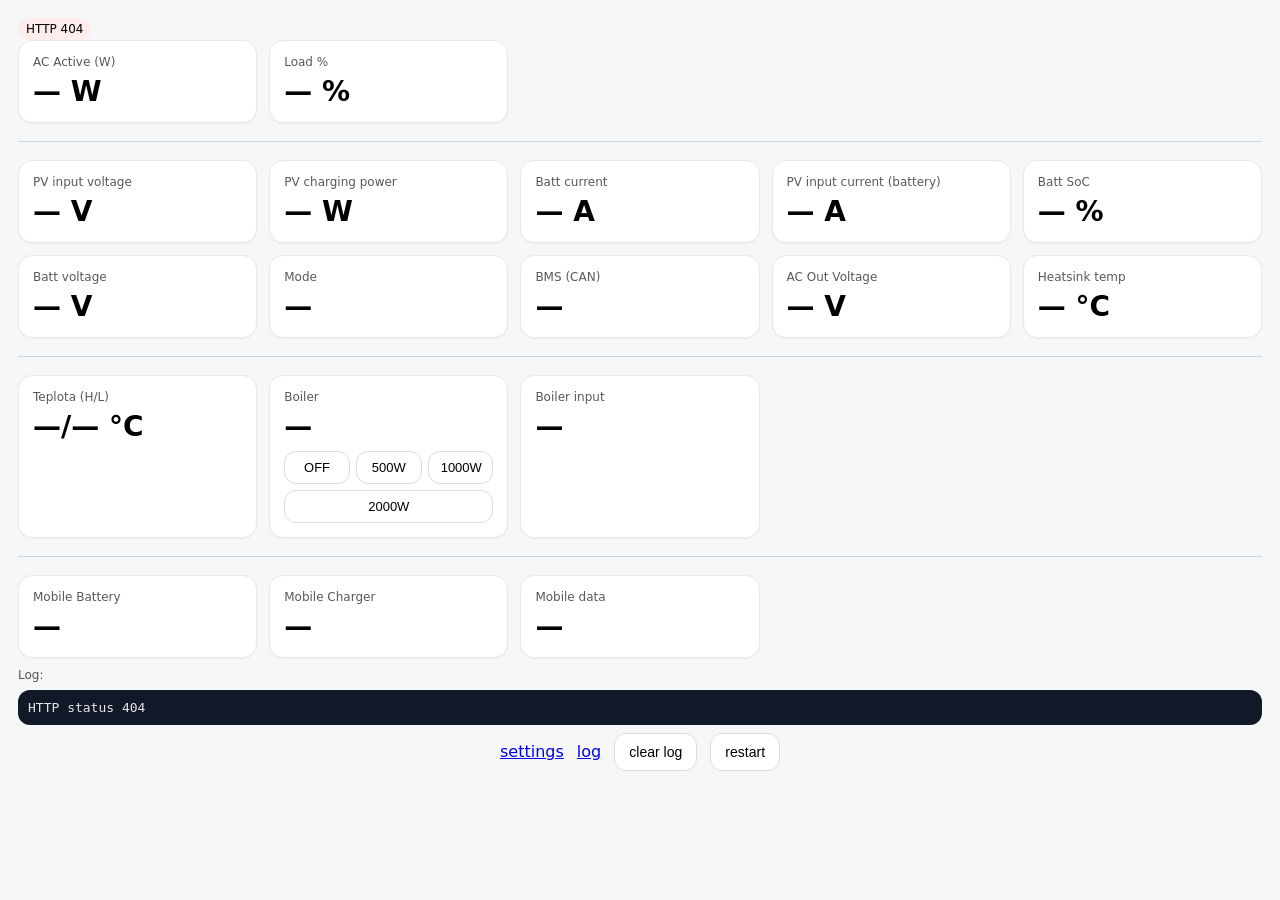
==== data/index.html @ e61f0a34 "Store the CAN link in InfluxDB (data spec commit 2) Tier B: chajda-battery-can on the metrics grid, " ====
<!doctype html>
<html>
<head>
  <meta charset="utf-8">
  <meta name="viewport" content="width=device-width, initial-scale=1">
  <title>Inverter</title>
  <link rel="stylesheet" href="./style.css">
</head>
<body>
  <div class="row">
    <span id="conn" class="pill">connecting…</span>
  </div>

  <div class="grid">
    <div class="card"><div class="k">AC Active (W)</div><div class="v"><span id="ac_active_w">—</span> W</div></div>
    <div class="card"><div class="k">Load %</div><div class="v"><span id="load_percent">—</span> %</div></div>
    <div class="sep"></div>
    <div class="card"><div class="k">PV input voltage</div><div class="v"><span id="pv_input_voltage">—</span> V</div></div>
    <div class="card"><div class="k">PV charging power</div><div class="v"><span id="pv_charging_power">—</span> W</div></div>
    <div class="card"><div class="k">Batt current</div><div class="v"><span id="batt_current">—</span> A</div></div>
    <div class="card"><div class="k">PV input current (battery)</div><div class="v"><span id="pv_input_current_batt">—</span> A</div></div>
    <div class="card"><div class="k">Batt SoC</div><div class="v"><span id="batt_soc">—</span> %</div></div>
    <div class="card"><div class="k">Batt voltage</div><div class="v"><span id="batt_voltage">—</span> V</div></div>
    <div class="card"><div class="k">Mode</div><div class="v"><span id="batt_mode">—</span></div></div>
    <div class="card" id="bms_card"><div class="k">BMS (CAN)</div><div class="v"><span id="bms_v">—</span></div></div>
    <div class="card"><div class="k">AC Out Voltage</div><div class="v"><span id="ac_out_voltage">—</span> V</div></div>
    <div class="card"><div class="k">Heatsink temp</div><div class="v"><span id="heatsink_temp">—</span> °C</div></div>
    <div class="sep"></div>
    <div class="card"><div class="k">Teplota (H/L)</div><div class="v"><span id="tempH">—</span>/<span id="tempL">—</span> °C</div></div>
    <div class="card"><div class="k">Boiler</div><div class="v"><span id="boiler_status">—</span></div><div class="btn-group" style="margin-top:8px;display:flex;gap:6px;flex-wrap:wrap;"><button class="boiler-btn" onclick="setBoiler(0)">OFF</button><button class="boiler-btn" onclick="setBoiler(1)">500W</button><button class="boiler-btn" onclick="setBoiler(2)">1000W</button><button class="boiler-btn" onclick="setBoiler(3)">2000W</button></div></div>
    <div class="card"><div class="k">Boiler input</div><div class="v"><span id="boiler_on">—</span></div></div>
    <div class="sep"></div>
    <div class="card" id="phone_battery_card"><div class="k">Mobile Battery</div><div class="v multiline"><span id="phone_battery_v">—</span><span class="stale-suffix" id="phone_battery_stale"></span></div></div>
    <div class="card"><div class="k">Mobile Charger</div><div class="v"><span id="charger_status">—</span></div></div>
    <div class="card" id="phone_rmnet_card"><div class="k">Mobile data</div><div class="v"><span id="phone_rmnet_v">—</span><span class="stale-suffix" id="phone_rmnet_stale"></span></div></div>
  </div>

    <div class="muted" style="margin-top:10px;">Log:</div>
    <pre id="log">—</pre>
  </div>

  <script src="./app.js" defer></script>
  <div style="margin-top:8px; text-align:center;"><a href="/settings.html">settings</a> <a href="/app.log" style="margin-left:8px;">log</a> <button onclick="clearLog()" style="margin-left:8px;">clear log</button> <button onclick="restartDevice()" style="margin-left:8px;">restart</button></div>
</body>
</html>
---- data/style.css ----
body{font-family:system-ui,sans-serif;margin:0;padding:18px;background:#f6f7f9;}
.grid{display:grid;grid-template-columns:repeat(auto-fit,minmax(220px,1fr));gap:12px;}
.sep{grid-column:1 / -1;height:1px;background:#cbd5e1;margin:6px 0;}
.card{background:#fff;border:1px solid #e6e8ee;border-radius:14px;padding:14px;box-shadow:0 1px 2px rgba(0,0,0,.04);}
.k{font-size:12px;opacity:.65;}
.v{font-size:28px;font-weight:650;margin-top:6px;}
.row{display:flex;justify-content:space-between;gap:10px;align-items:center;}
.pill{font-size:12px;padding:4px 8px;border-radius:999px;background:#eef2ff;}
.err{background:#ffecec;}
.ok{background:#eaffea;}
button{padding:10px 14px;font-size:14px;border-radius:12px;border:1px solid #ddd;background:#fff;cursor:pointer;}
.boiler-btn{padding:8px 12px;font-size:13px;flex:1;min-width:50px;}
input[type="range"]{width:100%;}
input[type="range"].modified{accent-color:#ef4444;box-shadow:0 0 0 6px rgba(239,68,68,0.08);}
input[type="range"].modified:focus{box-shadow:0 0 0 8px rgba(239,68,68,0.12);}
pre{background:#111827;color:#e5e7eb;padding:10px;border-radius:12px;overflow:auto;margin:8px 0 0;}
.muted{opacity:.65;font-size:12px;}
.card.stale .v{color:#9ca3af;}
.v.multiline{white-space:pre-line;}
.stale-suffix{color:#6b7280;font-size:14px;font-weight:400;margin-left:8px;}
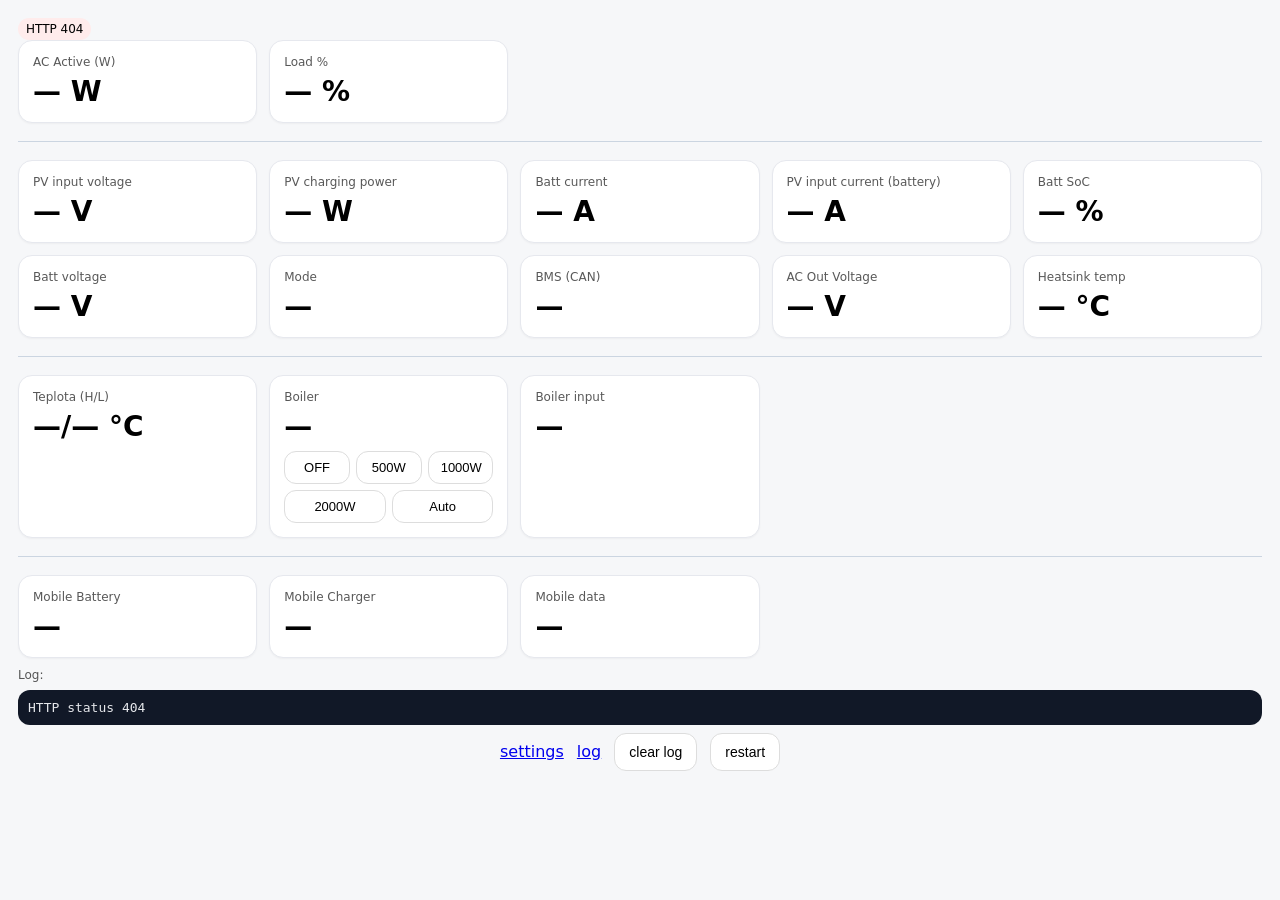
==== commit c55d3477: "Hold the boiler at a commanded power with a Manual mode The boiler buttons set a target that autoReg" ====
--- a/data/index.html
+++ b/data/index.html
@@ -27,7 +27,7 @@
     <div class="card"><div class="k">Heatsink temp</div><div class="v"><span id="heatsink_temp">—</span> °C</div></div>
     <div class="sep"></div>
     <div class="card"><div class="k">Teplota (H/L)</div><div class="v"><span id="tempH">—</span>/<span id="tempL">—</span> °C</div></div>
-    <div class="card"><div class="k">Boiler</div><div class="v"><span id="boiler_status">—</span></div><div class="btn-group" style="margin-top:8px;display:flex;gap:6px;flex-wrap:wrap;"><button class="boiler-btn" onclick="setBoiler(0)">OFF</button><button class="boiler-btn" onclick="setBoiler(1)">500W</button><button class="boiler-btn" onclick="setBoiler(2)">1000W</button><button class="boiler-btn" onclick="setBoiler(3)">2000W</button></div></div>
+    <div class="card"><div class="k">Boiler</div><div class="v"><span id="boiler_status">—</span></div><div class="btn-group" style="margin-top:8px;display:flex;gap:6px;flex-wrap:wrap;"><button class="boiler-btn" onclick="setBoiler(0)">OFF</button><button class="boiler-btn" onclick="setBoiler(1)">500W</button><button class="boiler-btn" onclick="setBoiler(2)">1000W</button><button class="boiler-btn" onclick="setBoiler(3)">2000W</button><button id="boiler_mode_btn" class="mode-btn" onclick="toggleBoilerManual()" title="Manual holds the selected power; Auto regulates it from PV surplus and battery discharge">Auto</button></div></div>
     <div class="card"><div class="k">Boiler input</div><div class="v"><span id="boiler_on">—</span></div></div>
     <div class="sep"></div>
     <div class="card" id="phone_battery_card"><div class="k">Mobile Battery</div><div class="v multiline"><span id="phone_battery_v">—</span><span class="stale-suffix" id="phone_battery_stale"></span></div></div>
--- a/data/style.css
+++ b/data/style.css
@@ -10,6 +10,8 @@
 .ok{background:#eaffea;}
 button{padding:10px 14px;font-size:14px;border-radius:12px;border:1px solid #ddd;background:#fff;cursor:pointer;}
 .boiler-btn{padding:8px 12px;font-size:13px;flex:1;min-width:50px;}
+.mode-btn{padding:8px 12px;font-size:13px;flex:1;min-width:60px;}
+.mode-btn.manual{background:#fef3c7;border-color:#f59e0b;font-weight:700;}
 input[type="range"]{width:100%;}
 input[type="range"].modified{accent-color:#ef4444;box-shadow:0 0 0 6px rgba(239,68,68,0.08);}
 input[type="range"].modified:focus{box-shadow:0 0 0 8px rgba(239,68,68,0.12);}
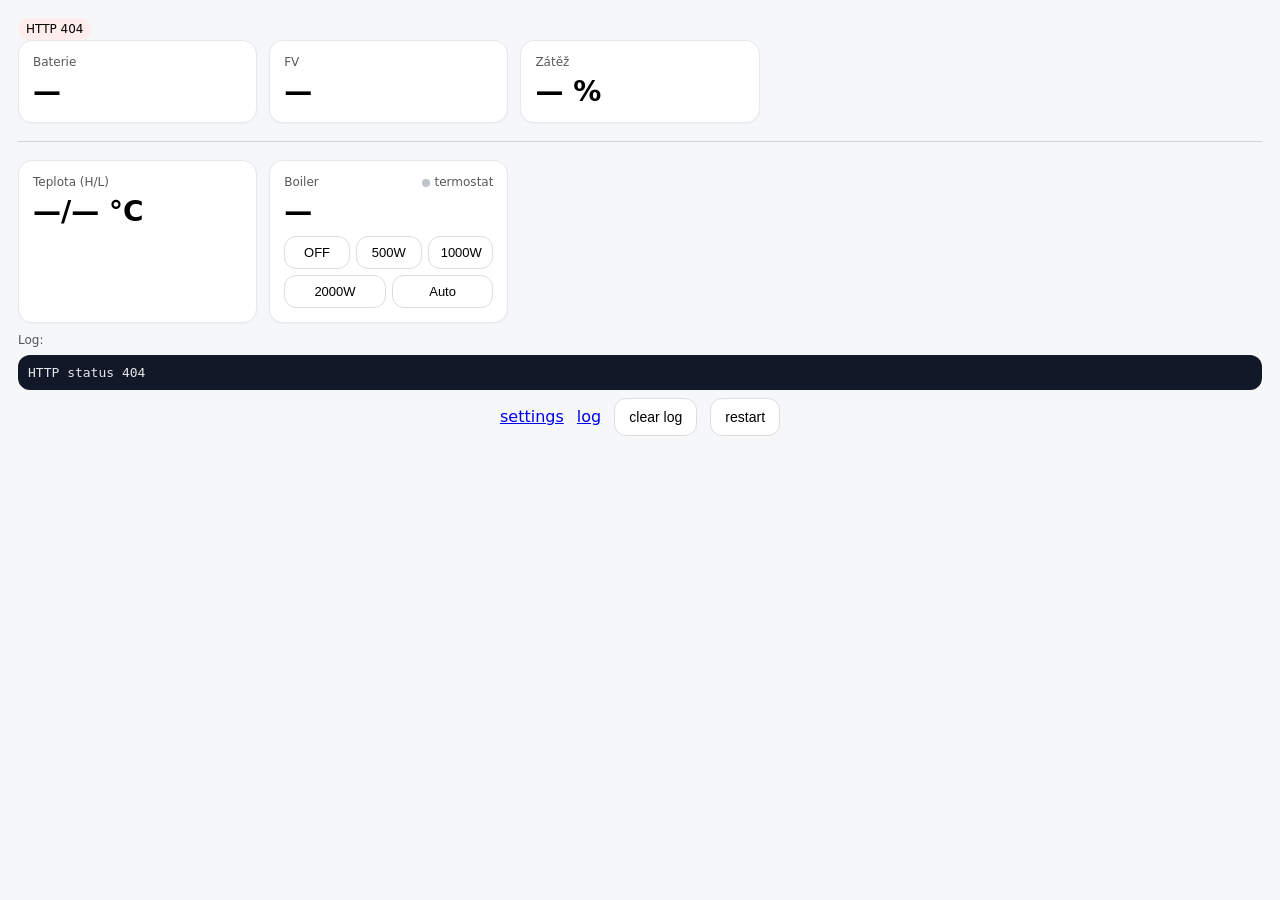
==== commit 5244bcd9: "Trim the main page to the summary tiles that matter day to day New "Baterie" tile shows SoC with the" ====
--- a/data/index.html
+++ b/data/index.html
@@ -8,31 +8,16 @@
 </head>
 <body>
   <div class="row">
-    <span id="conn" class="pill">connecting…</span>
+    <span id="conn" class="pill err" hidden></span>
   </div>
 
   <div class="grid">
-    <div class="card"><div class="k">AC Active (W)</div><div class="v"><span id="ac_active_w">—</span> W</div></div>
-    <div class="card"><div class="k">Load %</div><div class="v"><span id="load_percent">—</span> %</div></div>
-    <div class="sep"></div>
-    <div class="card"><div class="k">PV input voltage</div><div class="v"><span id="pv_input_voltage">—</span> V</div></div>
-    <div class="card"><div class="k">PV charging power</div><div class="v"><span id="pv_charging_power">—</span> W</div></div>
-    <div class="card"><div class="k">Batt current</div><div class="v"><span id="batt_current">—</span> A</div></div>
-    <div class="card"><div class="k">PV input current (battery)</div><div class="v"><span id="pv_input_current_batt">—</span> A</div></div>
-    <div class="card"><div class="k">Batt SoC</div><div class="v"><span id="batt_soc">—</span> %</div></div>
-    <div class="card"><div class="k">Batt voltage</div><div class="v"><span id="batt_voltage">—</span> V</div></div>
-    <div class="card"><div class="k">Mode</div><div class="v"><span id="batt_mode">—</span></div></div>
-    <div class="card" id="bms_card"><div class="k">BMS (CAN)</div><div class="v"><span id="bms_v">—</span></div></div>
-    <div class="card"><div class="k">AC Out Voltage</div><div class="v"><span id="ac_out_voltage">—</span> V</div></div>
-    <div class="card"><div class="k">Heatsink temp</div><div class="v"><span id="heatsink_temp">—</span> °C</div></div>
+    <div class="card"><div class="k">Baterie</div><div class="v split"><span id="batt_soc_v">—</span><span id="batt_power_v"></span></div></div>
+    <div class="card"><div class="k">FV</div><div class="v"><span id="pv_power">—</span></div></div>
+    <div class="card"><div class="k">Zátěž</div><div class="v"><span id="load_percent">—</span> %</div></div>
     <div class="sep"></div>
     <div class="card"><div class="k">Teplota (H/L)</div><div class="v"><span id="tempH">—</span>/<span id="tempL">—</span> °C</div></div>
-    <div class="card"><div class="k">Boiler</div><div class="v"><span id="boiler_status">—</span></div><div class="btn-group" style="margin-top:8px;display:flex;gap:6px;flex-wrap:wrap;"><button class="boiler-btn" onclick="setBoiler(0)">OFF</button><button class="boiler-btn" onclick="setBoiler(1)">500W</button><button class="boiler-btn" onclick="setBoiler(2)">1000W</button><button class="boiler-btn" onclick="setBoiler(3)">2000W</button><button id="boiler_mode_btn" class="mode-btn" onclick="toggleBoilerManual()" title="Manual holds the selected power; Auto regulates it from PV surplus and battery discharge">Auto</button></div></div>
-    <div class="card"><div class="k">Boiler input</div><div class="v"><span id="boiler_on">—</span></div></div>
-    <div class="sep"></div>
-    <div class="card" id="phone_battery_card"><div class="k">Mobile Battery</div><div class="v multiline"><span id="phone_battery_v">—</span><span class="stale-suffix" id="phone_battery_stale"></span></div></div>
-    <div class="card"><div class="k">Mobile Charger</div><div class="v"><span id="charger_status">—</span></div></div>
-    <div class="card" id="phone_rmnet_card"><div class="k">Mobile data</div><div class="v"><span id="phone_rmnet_v">—</span><span class="stale-suffix" id="phone_rmnet_stale"></span></div></div>
+    <div class="card" id="boiler_card"><div class="k split"><span>Boiler</span><span id="boiler_thermo" class="thermo">termostat</span></div><div class="v"><span id="boiler_status">—</span></div><div class="btn-group" style="margin-top:8px;display:flex;gap:6px;flex-wrap:wrap;"><button class="boiler-btn" onclick="setBoiler(0)">OFF</button><button class="boiler-btn" onclick="setBoiler(1)">500W</button><button class="boiler-btn" onclick="setBoiler(2)">1000W</button><button class="boiler-btn" onclick="setBoiler(3)">2000W</button><button id="boiler_mode_btn" class="mode-btn" onclick="toggleBoilerManual()" title="Manual holds the selected power; Auto regulates it from PV surplus and battery discharge">Auto</button></div></div>
   </div>
 
     <div class="muted" style="margin-top:10px;">Log:</div>
--- a/data/style.css
+++ b/data/style.css
@@ -18,5 +18,7 @@
 pre{background:#111827;color:#e5e7eb;padding:10px;border-radius:12px;overflow:auto;margin:8px 0 0;}
 .muted{opacity:.65;font-size:12px;}
 .card.stale .v{color:#9ca3af;}
-.v.multiline{white-space:pre-line;}
-.stale-suffix{color:#6b7280;font-size:14px;font-weight:400;margin-left:8px;}
+.v.split{display:flex;justify-content:space-between;gap:12px;}
+.k.split{display:flex;justify-content:space-between;gap:8px;}
+.thermo::before{content:"";display:inline-block;width:8px;height:8px;border-radius:50%;background:#9ca3af;margin-right:5px;vertical-align:middle;}
+.thermo.on::before{background:#22c55e;}
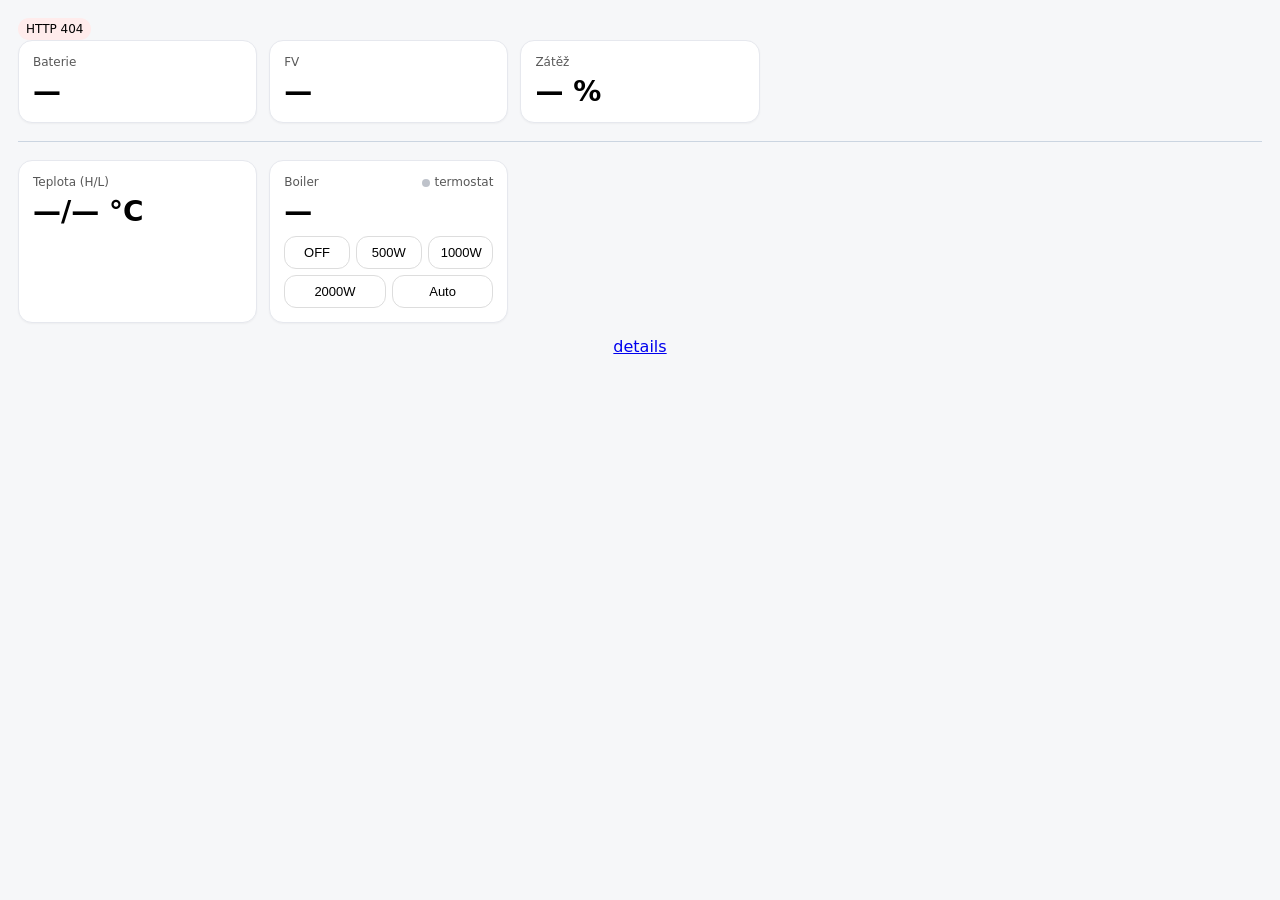
==== commit 6e27c0ac: "Add a details page mirroring the Grafana panels, trim /status to the main page The main page's /stat" ====
--- a/data/index.html
+++ b/data/index.html
@@ -20,11 +20,7 @@
     <div class="card" id="boiler_card"><div class="k split"><span>Boiler</span><span id="boiler_thermo" class="thermo">termostat</span></div><div class="v"><span id="boiler_status">—</span></div><div class="btn-group" style="margin-top:8px;display:flex;gap:6px;flex-wrap:wrap;"><button class="boiler-btn" onclick="setBoiler(0)">OFF</button><button class="boiler-btn" onclick="setBoiler(1)">500W</button><button class="boiler-btn" onclick="setBoiler(2)">1000W</button><button class="boiler-btn" onclick="setBoiler(3)">2000W</button><button id="boiler_mode_btn" class="mode-btn" onclick="toggleBoilerManual()" title="Manual holds the selected power; Auto regulates it from PV surplus and battery discharge">Auto</button></div></div>
   </div>
 
-    <div class="muted" style="margin-top:10px;">Log:</div>
-    <pre id="log">—</pre>
-  </div>
-
   <script src="./app.js" defer></script>
-  <div style="margin-top:8px; text-align:center;"><a href="/settings.html">settings</a> <a href="/app.log" style="margin-left:8px;">log</a> <button onclick="clearLog()" style="margin-left:8px;">clear log</button> <button onclick="restartDevice()" style="margin-left:8px;">restart</button></div>
+  <div style="margin-top:14px; text-align:center;"><a href="/details.html">details</a></div>
 </body>
 </html>
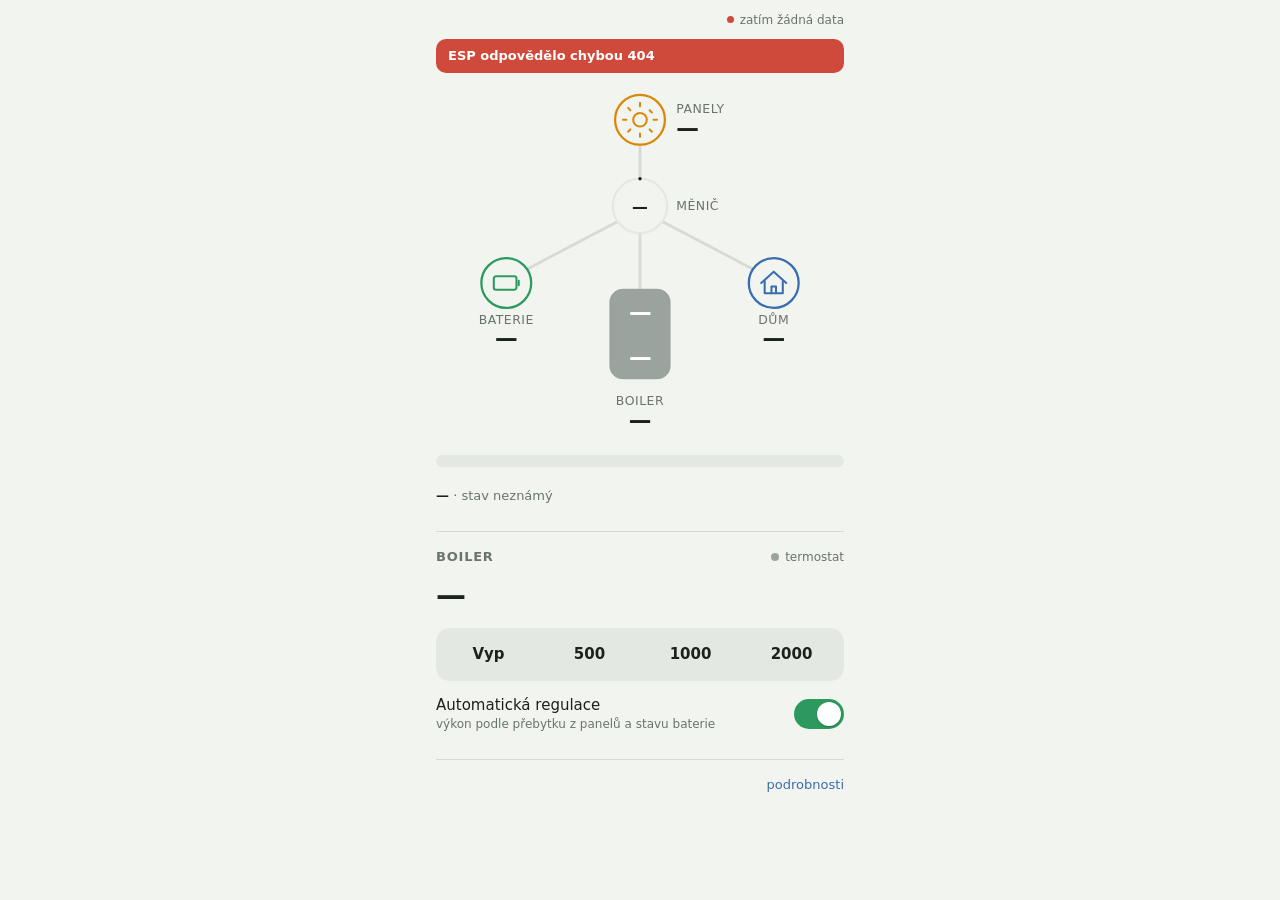
==== commit 6ea33662: "Redesign the main page as an energy-flow diagram for the phone Replace the summary tiles with a sing" ====
--- a/data/index.html
+++ b/data/index.html
@@ -1,26 +1,204 @@
 <!doctype html>
-<html>
+<html lang="cs">
 <head>
   <meta charset="utf-8">
-  <meta name="viewport" content="width=device-width, initial-scale=1">
+  <meta name="viewport" content="width=device-width, initial-scale=1, viewport-fit=cover">
+  <meta name="color-scheme" content="light dark">
   <title>Inverter</title>
-  <link rel="stylesheet" href="./style.css">
+  <style>
+    :root{
+      --bg:#f2f4f0; --ink:#1b221e; --muted:#6a746e; --line:#d6dbd6; --seg:#e4e8e3;
+      --pv:#d9890a; --bat:#2c9a5f; --bat-lo:#d9890a; --bat-crit:#cf4a3a; --house:#3a6db0; --heat:#d9542b; --idle:#9aa39d;
+      --ok:#2c9a5f; --err:#cf4a3a;
+    }
+    @media (prefers-color-scheme: dark){
+      :root{
+        --bg:#131917; --ink:#e7ebe8; --muted:#8e988f; --line:#2a332e; --seg:#1f2824;
+        --pv:#f0a627; --bat:#43b878; --bat-lo:#f0a627; --bat-crit:#e5695a; --house:#6f9ad8; --heat:#ef7a55; --idle:#5d675f;
+        --ok:#43b878; --err:#e5695a;
+      }
+    }
+    *{box-sizing:border-box}
+    body{margin:0;background:var(--bg);color:var(--ink);font:15px/1.4 system-ui,-apple-system,"Segoe UI",Roboto,sans-serif;-webkit-text-size-adjust:100%}
+    .wrap{max-width:440px;margin:0 auto;padding:calc(12px + env(safe-area-inset-top,0px)) 16px calc(28px + env(safe-area-inset-bottom,0px))}
+    .num{font-variant-numeric:tabular-nums}
+
+    /* header: data age with a status dot, error banner only when something is wrong */
+    header{display:flex;justify-content:flex-end}
+    header .age{font-size:12px;color:var(--muted)}
+    header .age::before{content:"";display:inline-block;width:7px;height:7px;border-radius:50%;background:var(--err);margin-right:6px;vertical-align:1px}
+    .banner{margin-top:10px;padding:8px 12px;border-radius:10px;background:var(--err);color:#fff;font-size:13px;font-weight:600}
+
+    /* energy flow diagram */
+    .flow{display:block;width:100%;height:auto;margin:6px 0 0}
+    .flow text{font-family:inherit;fill:var(--ink)}
+    .flow .lbl{font-size:11px;fill:var(--muted);letter-spacing:.04em;text-transform:uppercase}
+    .flow .val{font-size:20px;font-weight:700;font-variant-numeric:tabular-nums}
+    .flow .val.heat{fill:var(--heat)}
+    .flow .temp{font-size:20px;font-weight:700;font-variant-numeric:tabular-nums;letter-spacing:-.02em;fill:#fff}
+    .flow .pct{font-size:14px;font-weight:700;font-variant-numeric:tabular-nums}
+    .flow .node{fill:var(--bg);stroke-width:2}
+    .flow .icon{fill:none;stroke-width:1.8;stroke-linecap:round;stroke-linejoin:round}
+    .flow .wire{fill:none;stroke:var(--line);stroke-width:2.5;stroke-linecap:round}
+    .flow .cur{fill:none;stroke-width:2.5;stroke-linecap:round;stroke-dasharray:4 9;opacity:0}
+    .flow .cur.on{opacity:1;animation:run 1.1s linear infinite}
+    .flow .cur.on.rev{animation-direction:reverse}
+    @keyframes run{to{stroke-dashoffset:-13}}
+    @media (prefers-reduced-motion: reduce){.flow .cur.on{animation:none;stroke-dasharray:none;opacity:.9}}
+    .stale .flow .val,.stale .flow .pct,.stale .flow .cur,.stale #inv_arc{opacity:.35}
+    .stale .flow .cur.on{animation:none}
+
+    /* battery bar with the SoC guard threshold */
+    .batt{margin-top:18px}
+    .bar{position:relative;height:12px;border-radius:999px;background:var(--seg)}
+    .bar .fill{height:100%;border-radius:999px;background:var(--bat);transition:width .6s}
+    .bar .fill.lo{background:var(--bat-lo)}
+    .bar .fill.crit{background:var(--bat-crit)}
+    .bar .guard{position:absolute;top:-5px;bottom:-5px;left:15%;width:2px;background:var(--ink);opacity:.5;border-radius:1px}
+    .bar .guard span{position:absolute;top:100%;left:-4px;margin-top:3px;font-size:10px;color:var(--muted);white-space:nowrap;letter-spacing:.02em}
+    .battrow{display:flex;justify-content:space-between;align-items:baseline;margin-top:20px;font-size:13px;color:var(--muted)}
+    .battrow b{color:var(--ink);font-weight:600}
+
+    /* sections */
+    .sec{margin-top:26px;padding-top:16px;border-top:1px solid var(--line)}
+    .sechead{display:flex;justify-content:space-between;align-items:baseline;gap:10px}
+    .sechead h2{margin:0;font-size:13px;font-weight:600;color:var(--muted);letter-spacing:.06em;text-transform:uppercase}
+    .thermo{font-size:12px;color:var(--muted)}
+    .thermo::before{content:"";display:inline-block;width:8px;height:8px;border-radius:50%;background:var(--idle);margin-right:6px}
+    .thermo.on::before{background:var(--ok)}
+    .boilstate{display:flex;align-items:baseline;gap:10px;margin:8px 0 12px}
+    .boilstate .big{font-size:30px;font-weight:700;letter-spacing:-.01em}
+    .boilstate .big.heat{color:var(--heat)}
+    .boilstate .big.fault{background:var(--err);color:#fff;padding:0 10px;border-radius:8px;font-size:22px}
+    .boilstate .note{font-size:13px;color:var(--muted)}
+
+    .segs{display:grid;grid-template-columns:repeat(4,1fr);gap:4px;padding:4px;border-radius:14px;background:var(--seg)}
+    .segs button{font:inherit;font-weight:600;font-size:15px;padding:12px 0;border:0;border-radius:10px;background:transparent;color:var(--ink);cursor:pointer;font-variant-numeric:tabular-nums}
+    .segs button[aria-pressed="true"]{background:var(--bg);box-shadow:0 1px 2px rgba(0,0,0,.12)}
+    .segs button[aria-pressed="true"].heat{color:var(--heat)}
+    .segs button:disabled{opacity:.35;cursor:not-allowed}
+    .segs button:focus-visible,.sw:focus-visible{outline:2px solid var(--house);outline-offset:2px}
+
+    .moderow{display:flex;justify-content:space-between;align-items:center;margin-top:14px;gap:12px}
+    .moderow .t{font-size:15px}
+    .moderow .d{font-size:12px;color:var(--muted)}
+    .sw{position:relative;width:50px;height:30px;border-radius:999px;border:0;background:var(--idle);cursor:pointer;flex:none;transition:background .2s}
+    .sw::after{content:"";position:absolute;top:3px;left:3px;width:24px;height:24px;border-radius:50%;background:#fff;transition:left .2s;box-shadow:0 1px 2px rgba(0,0,0,.25)}
+    .sw[aria-checked="true"]{background:var(--ok)}
+    .sw[aria-checked="true"]::after{left:23px}
+    .manualwarn{margin-top:8px;font-size:12px;color:var(--heat)}
+
+    /* footer strip */
+    .foot{display:flex;justify-content:flex-end;font-size:13px}
+    .foot a{color:var(--house);text-decoration:none}
+    .foot a:hover{text-decoration:underline}
+    [hidden]{display:none!important}
+  </style>
 </head>
 <body>
-  <div class="row">
-    <span id="conn" class="pill err" hidden></span>
+<div class="wrap" id="app">
+  <header>
+    <span class="age num" id="age" hidden></span>
+  </header>
+  <div class="banner" id="banner" hidden></div>
+
+  <svg class="flow" viewBox="0 0 360 316" role="img" aria-label="Tok energie mezi panely, baterií, domem a boilerem">
+    <defs>
+      <linearGradient id="tank" x1="0" y1="0" x2="0" y2="1">
+        <stop id="g_top" offset="0" stop-color="#9aa39d"/>
+        <stop id="g_bot" offset="1" stop-color="#9aa39d"/>
+      </linearGradient>
+    </defs>
+    <!-- wires: grey track plus a coloured dashed overlay that runs while power flows -->
+    <path class="wire" d="M180 58 L180 88"/>
+    <path class="wire" d="M160 126 L76 170"/>
+    <path class="wire" d="M200 126 L284 170"/>
+    <path class="wire" d="M180 136 L180 186"/>
+    <path class="cur" id="c_pv" d="M180 58 L180 88" style="stroke:var(--pv)"/>
+    <path class="cur" id="c_bat" d="M160 126 L76 170" style="stroke:var(--bat)"/>
+    <path class="cur" id="c_home" d="M200 126 L284 170" style="stroke:var(--house)"/>
+    <path class="cur" id="c_boil" d="M180 136 L180 186" style="stroke:var(--heat)"/>
+
+    <!-- inverter: ring gauge of the load percentage -->
+    <circle class="node" cx="180" cy="112" r="24" style="stroke:var(--seg)"/>
+    <circle id="inv_arc" cx="180" cy="112" r="24" fill="none" stroke="var(--ink)" stroke-width="3" stroke-linecap="round" transform="rotate(-90 180 112)" stroke-dasharray="0 150.8"/>
+    <text class="pct" x="180" y="117" text-anchor="middle" id="v_lp">—</text>
+    <text class="lbl" x="212" y="116">měnič</text>
+
+    <!-- PV -->
+    <circle class="node" cx="180" cy="36" r="22" style="stroke:var(--pv)"/>
+    <g class="icon" style="stroke:var(--pv)" transform="translate(180 36)">
+      <circle r="6"/>
+      <path d="M0 -12v-3M0 12v3M-12 0h-3M12 0h3M-8.5 -8.5l-2 -2M8.5 8.5l2 2M-8.5 8.5l-2 2M8.5 -8.5l2 2"/>
+    </g>
+    <text class="lbl" x="212" y="30">panely</text>
+    <text class="val" x="212" y="50" id="v_pv">—</text>
+
+    <!-- battery -->
+    <circle class="node" cx="62" cy="180" r="22" style="stroke:var(--bat)"/>
+    <g class="icon" style="stroke:var(--bat)" transform="translate(62 180)">
+      <rect x="-11" y="-6" width="20" height="12" rx="2"/>
+      <path d="M11 -2v4"/>
+      <rect id="i_batfill" x="-8" y="-3" width="0" height="6" rx="1" style="fill:var(--bat);stroke:none"/>
+    </g>
+    <text class="lbl" x="62" y="216" text-anchor="middle">baterie</text>
+    <text class="val" x="62" y="236" text-anchor="middle" id="v_bat">—</text>
+
+    <!-- house: total AC output of the inverter -->
+    <circle class="node" cx="298" cy="180" r="22" style="stroke:var(--house)"/>
+    <g class="icon" style="stroke:var(--house)" transform="translate(298 180)">
+      <path d="M-11 0 L0 -10 L11 0"/>
+      <path d="M-8 -2v11h16v-11"/>
+      <path d="M-2 9v-6h4v6"/>
+    </g>
+    <text class="lbl" x="298" y="216" text-anchor="middle">dům</text>
+    <text class="val" x="298" y="236" text-anchor="middle" id="v_home">—</text>
+
+    <!-- boiler tank: top and bottom sensor stacked as in the real tank, fill colour follows temperature -->
+    <rect x="154" y="186" width="52" height="78" rx="11" style="fill:url(#tank)"/>
+    <rect class="node" id="tank_edge" x="154" y="186" width="52" height="78" rx="11" style="fill:none;stroke:var(--idle)"/>
+    <text class="temp" x="180" y="213" text-anchor="middle" id="t_h">—</text>
+    <text class="temp" x="180" y="252" text-anchor="middle" id="t_l">—</text>
+    <text class="lbl" x="180" y="288" text-anchor="middle">boiler</text>
+    <text class="val" x="180" y="308" text-anchor="middle" id="v_boil">—</text>
+  </svg>
+
+  <div class="batt">
+    <div class="bar"><div class="fill" id="b_fill" style="width:0%"></div><div class="guard" id="b_guard" hidden><span id="b_guard_lbl"></span></div></div>
+    <div class="battrow">
+      <span><b class="num" id="b_soc">—</b> · <span id="b_mode">stav neznámý</span></span>
+      <span class="num" id="b_volt"></span>
+    </div>
   </div>
 
-  <div class="grid">
-    <div class="card"><div class="k">Baterie</div><div class="v split"><span id="batt_soc_v">—</span><span id="batt_power_v"></span></div></div>
-    <div class="card"><div class="k">FV</div><div class="v"><span id="pv_power">—</span></div></div>
-    <div class="card"><div class="k">Zátěž</div><div class="v"><span id="load_percent">—</span> %</div></div>
-    <div class="sep"></div>
-    <div class="card"><div class="k">Teplota (H/L)</div><div class="v"><span id="tempH">—</span>/<span id="tempL">—</span> °C</div></div>
-    <div class="card" id="boiler_card"><div class="k split"><span>Boiler</span><span id="boiler_thermo" class="thermo">termostat</span></div><div class="v"><span id="boiler_status">—</span></div><div class="btn-group" style="margin-top:8px;display:flex;gap:6px;flex-wrap:wrap;"><button class="boiler-btn" onclick="setBoiler(0)">OFF</button><button class="boiler-btn" onclick="setBoiler(1)">500W</button><button class="boiler-btn" onclick="setBoiler(2)">1000W</button><button class="boiler-btn" onclick="setBoiler(3)">2000W</button><button id="boiler_mode_btn" class="mode-btn" onclick="toggleBoilerManual()" title="Manual holds the selected power; Auto regulates it from PV surplus and battery discharge">Auto</button></div></div>
-  </div>
-
-  <script src="./app.js" defer></script>
-  <div style="margin-top:14px; text-align:center;"><a href="/details.html">details</a></div>
+  <section class="sec">
+    <div class="sechead">
+      <h2>Boiler</h2>
+      <span class="thermo" id="thermo">termostat</span>
+    </div>
+    <div class="boilstate">
+      <span class="big num" id="bo_big">—</span>
+      <span class="note" id="bo_note"></span>
+    </div>
+    <div class="segs" role="group" aria-label="Výkon boileru">
+      <button class="boiler-btn" data-p="0" aria-pressed="false" onclick="setBoiler(0)">Vyp</button>
+      <button class="boiler-btn heat" data-p="1" aria-pressed="false" onclick="setBoiler(1)">500</button>
+      <button class="boiler-btn heat" data-p="2" aria-pressed="false" onclick="setBoiler(2)">1000</button>
+      <button class="boiler-btn heat" data-p="3" aria-pressed="false" onclick="setBoiler(3)">2000</button>
+    </div>
+    <div class="moderow">
+      <div><div class="t">Automatická regulace</div><div class="d">výkon podle přebytku z panelů a stavu baterie</div></div>
+      <button class="sw" id="sw_auto" role="switch" aria-checked="true" aria-label="Automatická regulace" onclick="toggleBoilerManual()"></button>
+    </div>
+    <div class="manualwarn" id="manualwarn" hidden>Ručně: drží zvolený výkon, dokud ho nezměníš. Vypne jen termostat, prázdná baterie nebo návrat do Auto.</div>
+  </section>
+
+  <section class="sec">
+    <div class="foot">
+      <a href="/details.html">podrobnosti</a>
+    </div>
+  </section>
+</div>
+<script src="./app.js" defer></script>
 </body>
 </html>
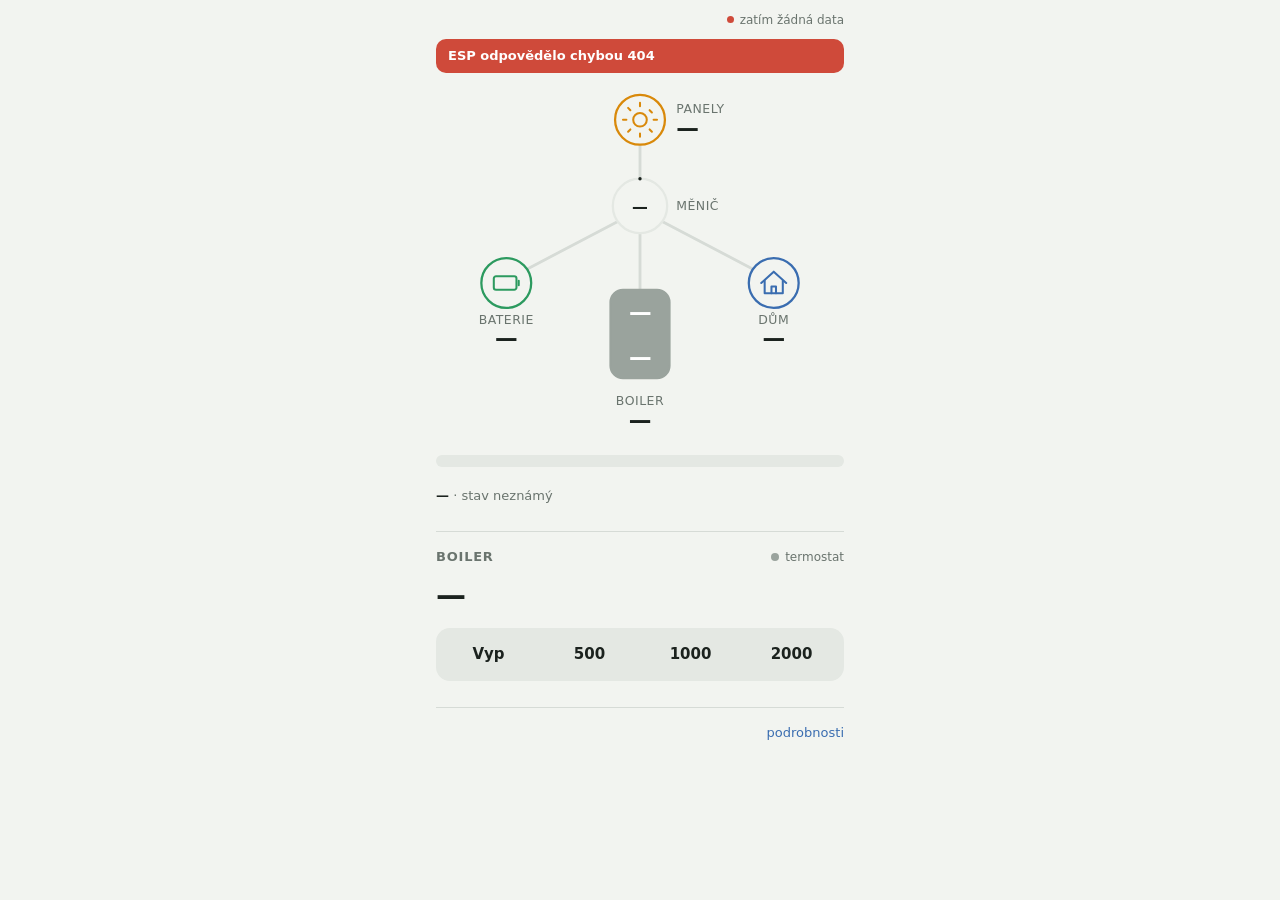
==== commit 048d3310: "Rename pages to Chajda, show boiler power in the flow diagram, move auto control to settings - Page " ====
--- a/data/index.html
+++ b/data/index.html
@@ -4,7 +4,7 @@
   <meta charset="utf-8">
   <meta name="viewport" content="width=device-width, initial-scale=1, viewport-fit=cover">
   <meta name="color-scheme" content="light dark">
-  <title>Inverter</title>
+  <title>Chajda</title>
   <style>
     :root{
       --bg:#f2f4f0; --ink:#1b221e; --muted:#6a746e; --line:#d6dbd6; --seg:#e4e8e3;
@@ -77,15 +77,8 @@
     .segs button[aria-pressed="true"]{background:var(--bg);box-shadow:0 1px 2px rgba(0,0,0,.12)}
     .segs button[aria-pressed="true"].heat{color:var(--heat)}
     .segs button:disabled{opacity:.35;cursor:not-allowed}
-    .segs button:focus-visible,.sw:focus-visible{outline:2px solid var(--house);outline-offset:2px}
+    .segs button:focus-visible{outline:2px solid var(--house);outline-offset:2px}
 
-    .moderow{display:flex;justify-content:space-between;align-items:center;margin-top:14px;gap:12px}
-    .moderow .t{font-size:15px}
-    .moderow .d{font-size:12px;color:var(--muted)}
-    .sw{position:relative;width:50px;height:30px;border-radius:999px;border:0;background:var(--idle);cursor:pointer;flex:none;transition:background .2s}
-    .sw::after{content:"";position:absolute;top:3px;left:3px;width:24px;height:24px;border-radius:50%;background:#fff;transition:left .2s;box-shadow:0 1px 2px rgba(0,0,0,.25)}
-    .sw[aria-checked="true"]{background:var(--ok)}
-    .sw[aria-checked="true"]::after{left:23px}
     .manualwarn{margin-top:8px;font-size:12px;color:var(--heat)}
 
     /* footer strip */
@@ -186,11 +179,7 @@
       <button class="boiler-btn heat" data-p="2" aria-pressed="false" onclick="setBoiler(2)">1000</button>
       <button class="boiler-btn heat" data-p="3" aria-pressed="false" onclick="setBoiler(3)">2000</button>
     </div>
-    <div class="moderow">
-      <div><div class="t">Automatická regulace</div><div class="d">výkon podle přebytku z panelů a stavu baterie</div></div>
-      <button class="sw" id="sw_auto" role="switch" aria-checked="true" aria-label="Automatická regulace" onclick="toggleBoilerManual()"></button>
-    </div>
-    <div class="manualwarn" id="manualwarn" hidden>Ručně: drží zvolený výkon, dokud ho nezměníš. Vypne jen termostat, prázdná baterie nebo návrat do Auto.</div>
+    <div class="manualwarn" id="manualwarn" hidden>Ručně: drží zvolený výkon, dokud ho nezměníš. Vypne jen termostat, prázdná baterie nebo zapnutí automatické regulace v nastavení.</div>
   </section>
 
   <section class="sec">
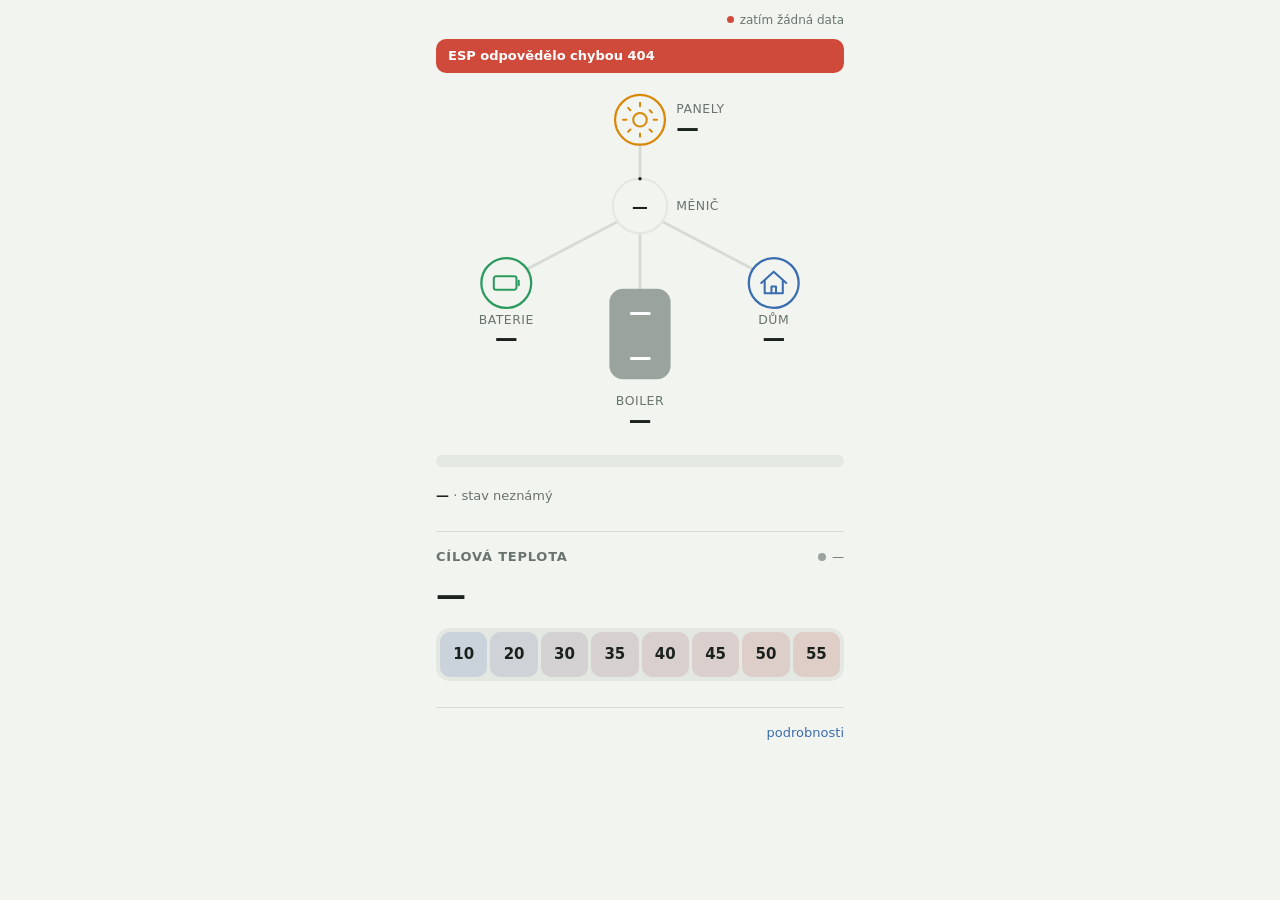
==== commit 35730210: "Add a target temperature for the boiler, move the power buttons to settings A virtual thermostat: th" ====
--- a/data/index.html
+++ b/data/index.html
@@ -9,13 +9,13 @@
     :root{
       --bg:#f2f4f0; --ink:#1b221e; --muted:#6a746e; --line:#d6dbd6; --seg:#e4e8e3;
       --pv:#d9890a; --bat:#2c9a5f; --bat-lo:#d9890a; --bat-crit:#cf4a3a; --house:#3a6db0; --heat:#d9542b; --idle:#9aa39d;
-      --ok:#2c9a5f; --err:#cf4a3a;
+      --ok:#2c9a5f; --err:#cf4a3a; --tint:.16;
     }
     @media (prefers-color-scheme: dark){
       :root{
         --bg:#131917; --ink:#e7ebe8; --muted:#8e988f; --line:#2a332e; --seg:#1f2824;
         --pv:#f0a627; --bat:#43b878; --bat-lo:#f0a627; --bat-crit:#e5695a; --house:#6f9ad8; --heat:#ef7a55; --idle:#5d675f;
-        --ok:#43b878; --err:#e5695a;
+        --ok:#43b878; --err:#e5695a; --tint:.28;
       }
     }
     *{box-sizing:border-box}
@@ -66,16 +66,18 @@
     .thermo{font-size:12px;color:var(--muted)}
     .thermo::before{content:"";display:inline-block;width:8px;height:8px;border-radius:50%;background:var(--idle);margin-right:6px}
     .thermo.on::before{background:var(--ok)}
-    .boilstate{display:flex;align-items:baseline;gap:10px;margin:8px 0 12px}
-    .boilstate .big{font-size:30px;font-weight:700;letter-spacing:-.01em}
-    .boilstate .big.heat{color:var(--heat)}
-    .boilstate .big.fault{background:var(--err);color:#fff;padding:0 10px;border-radius:8px;font-size:22px}
-    .boilstate .note{font-size:13px;color:var(--muted)}
-
-    .segs{display:grid;grid-template-columns:repeat(4,1fr);gap:4px;padding:4px;border-radius:14px;background:var(--seg)}
-    .segs button{font:inherit;font-weight:600;font-size:15px;padding:12px 0;border:0;border-radius:10px;background:transparent;color:var(--ink);cursor:pointer;font-variant-numeric:tabular-nums}
-    .segs button[aria-pressed="true"]{background:var(--bg);box-shadow:0 1px 2px rgba(0,0,0,.12)}
-    .segs button[aria-pressed="true"].heat{color:var(--heat)}
+    .tgtrow{display:flex;justify-content:space-between;align-items:baseline;gap:10px;margin:8px 0 12px}
+    .tgtrow .big{font-size:30px;font-weight:700;letter-spacing:-.01em}
+    .tgtrow .note{font-size:13px;color:var(--muted);text-align:right}
+    .tgtrow .note b{color:var(--ink);font-weight:600}
+
+    /* target temperature: segmented control, one cell per set point. Each cell
+       carries the tank colour of its temperature (tempColor() in app.js, set as
+       --c); the chosen one is painted solid, the others only tinted. */
+    .segs{display:grid;grid-template-columns:repeat(8,1fr);gap:3px;padding:4px;border-radius:14px;background:var(--seg)}
+    .segs button{font:inherit;font-weight:600;font-size:15px;padding:12px 0;border:0;border-radius:10px;color:var(--ink);cursor:pointer;font-variant-numeric:tabular-nums;background:color-mix(in srgb, var(--c) calc(var(--tint) * 100%), transparent);transition:background .2s,color .2s}
+    .segs button[aria-pressed="true"]{background:var(--c);color:#fff;box-shadow:0 1px 2px rgba(0,0,0,.2)}
+    .segs button[aria-pressed="true"]::after{content:"°"}
     .segs button:disabled{opacity:.35;cursor:not-allowed}
     .segs button:focus-visible{outline:2px solid var(--house);outline-offset:2px}
 
@@ -164,22 +166,27 @@
     </div>
   </div>
 
+  <!-- Virtual thermostat: the boiler heats until both tank sensors are above the target -->
   <section class="sec">
     <div class="sechead">
-      <h2>Boiler</h2>
-      <span class="thermo" id="thermo">termostat</span>
-    </div>
-    <div class="boilstate">
-      <span class="big num" id="bo_big">—</span>
-      <span class="note" id="bo_note"></span>
-    </div>
-    <div class="segs" role="group" aria-label="Výkon boileru">
-      <button class="boiler-btn" data-p="0" aria-pressed="false" onclick="setBoiler(0)">Vyp</button>
-      <button class="boiler-btn heat" data-p="1" aria-pressed="false" onclick="setBoiler(1)">500</button>
-      <button class="boiler-btn heat" data-p="2" aria-pressed="false" onclick="setBoiler(2)">1000</button>
-      <button class="boiler-btn heat" data-p="3" aria-pressed="false" onclick="setBoiler(3)">2000</button>
-    </div>
-    <div class="manualwarn" id="manualwarn" hidden>Ručně: drží zvolený výkon, dokud ho nezměníš. Vypne jen termostat, prázdná baterie nebo zapnutí automatické regulace v nastavení.</div>
+      <h2>Cílová teplota</h2>
+      <span class="thermo" id="tgt_state">—</span>
+    </div>
+    <div class="tgtrow">
+      <span class="big num" id="tgt_big">—</span>
+      <span class="note" id="tgt_note"></span>
+    </div>
+    <div class="segs temps" role="group" aria-label="Cílová teplota boileru" id="tgt_btns">
+      <button class="tgt-btn" data-t="10" aria-pressed="false" onclick="setTarget(10)">10</button>
+      <button class="tgt-btn" data-t="20" aria-pressed="false" onclick="setTarget(20)">20</button>
+      <button class="tgt-btn" data-t="30" aria-pressed="false" onclick="setTarget(30)">30</button>
+      <button class="tgt-btn" data-t="35" aria-pressed="false" onclick="setTarget(35)">35</button>
+      <button class="tgt-btn" data-t="40" aria-pressed="false" onclick="setTarget(40)">40</button>
+      <button class="tgt-btn" data-t="45" aria-pressed="false" onclick="setTarget(45)">45</button>
+      <button class="tgt-btn" data-t="50" aria-pressed="false" onclick="setTarget(50)">50</button>
+      <button class="tgt-btn" data-t="55" aria-pressed="false" onclick="setTarget(55)">55</button>
+    </div>
+    <div class="manualwarn" id="manualwarn" hidden>Ruční režim: regulace vypnutá, boiler drží výkon z nastavení.</div>
   </section>
 
   <section class="sec">
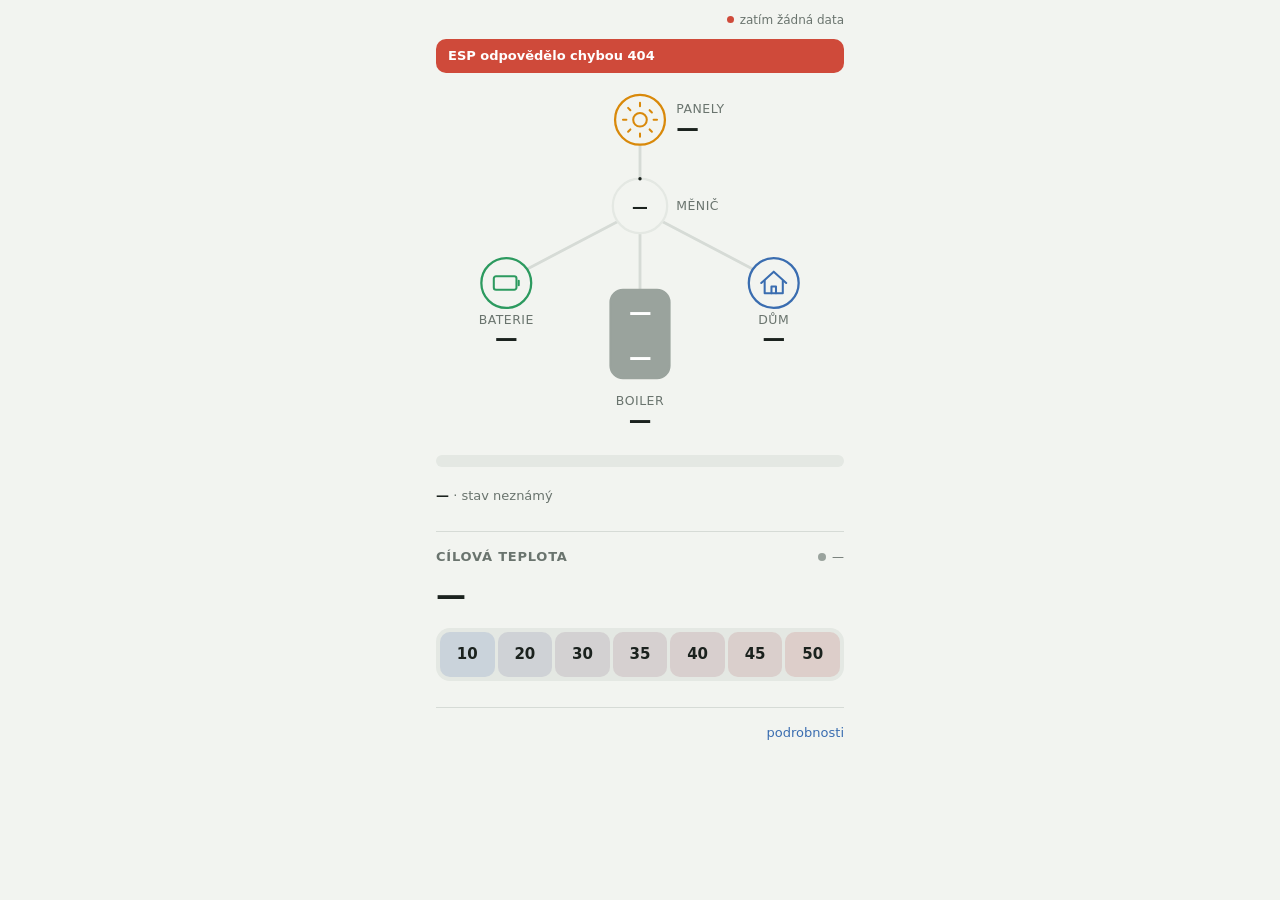
==== commit 58c5bc06: "Cap the boiler target at 50 °C in the UI and confirm a target change The 55 °C button is gone, the s" ====
--- a/data/index.html
+++ b/data/index.html
@@ -74,7 +74,7 @@
     /* target temperature: segmented control, one cell per set point. Each cell
        carries the tank colour of its temperature (tempColor() in app.js, set as
        --c); the chosen one is painted solid, the others only tinted. */
-    .segs{display:grid;grid-template-columns:repeat(8,1fr);gap:3px;padding:4px;border-radius:14px;background:var(--seg)}
+    .segs{display:grid;grid-template-columns:repeat(7,1fr);gap:3px;padding:4px;border-radius:14px;background:var(--seg)}
     .segs button{font:inherit;font-weight:600;font-size:15px;padding:12px 0;border:0;border-radius:10px;color:var(--ink);cursor:pointer;font-variant-numeric:tabular-nums;background:color-mix(in srgb, var(--c) calc(var(--tint) * 100%), transparent);transition:background .2s,color .2s}
     .segs button[aria-pressed="true"]{background:var(--c);color:#fff;box-shadow:0 1px 2px rgba(0,0,0,.2)}
     .segs button[aria-pressed="true"]::after{content:"°"}
@@ -184,7 +184,6 @@
       <button class="tgt-btn" data-t="40" aria-pressed="false" onclick="setTarget(40)">40</button>
       <button class="tgt-btn" data-t="45" aria-pressed="false" onclick="setTarget(45)">45</button>
       <button class="tgt-btn" data-t="50" aria-pressed="false" onclick="setTarget(50)">50</button>
-      <button class="tgt-btn" data-t="55" aria-pressed="false" onclick="setTarget(55)">55</button>
     </div>
     <div class="manualwarn" id="manualwarn" hidden>Ruční režim: regulace vypnutá, boiler drží výkon z nastavení.</div>
   </section>
